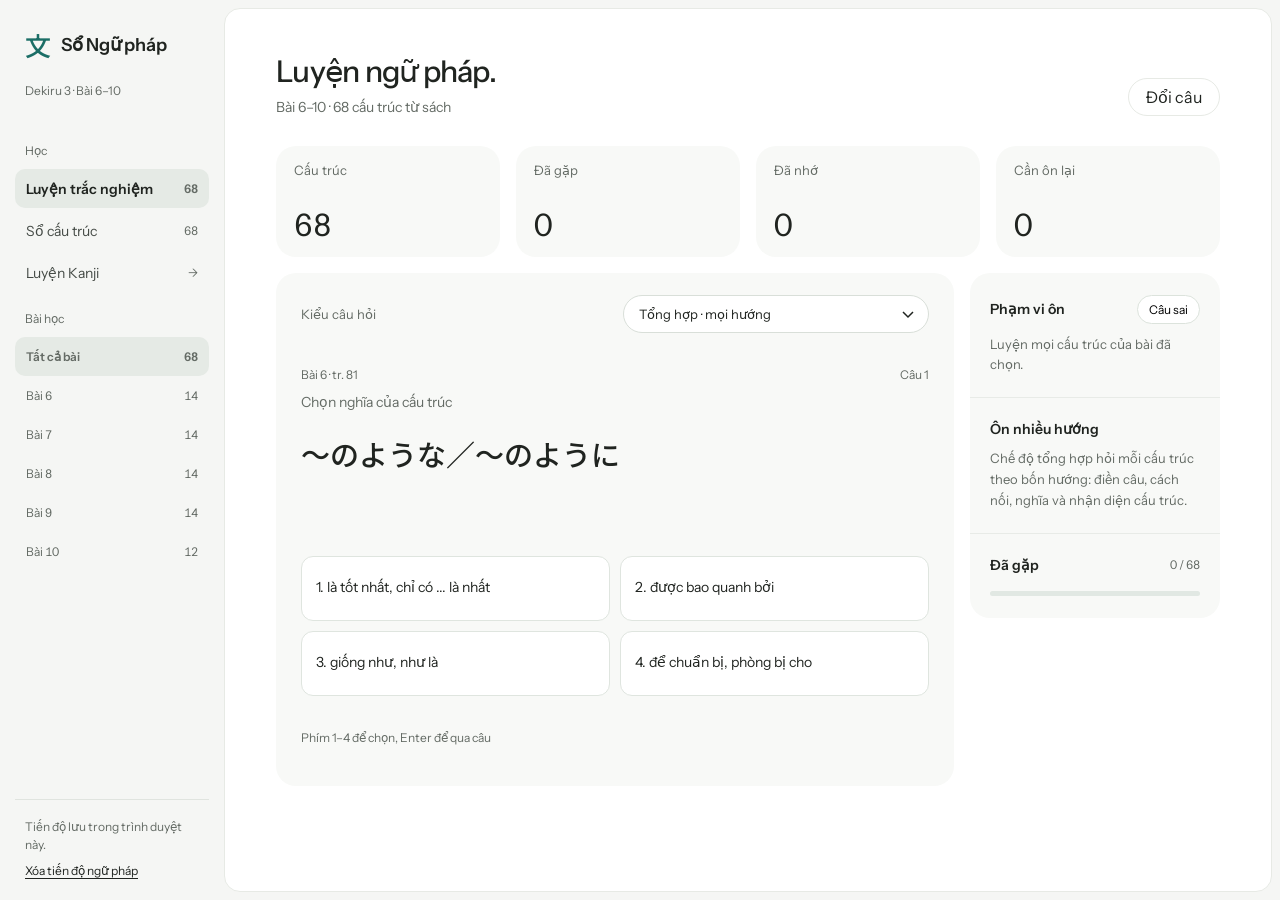
==== bunpo.html @ 02785d5e "Add grammar study and multiple-choice practice" ====
<!doctype html>
<html lang="vi">
<head>
  <meta charset="utf-8">
  <meta name="viewport" content="width=device-width, initial-scale=1">
  <meta name="theme-color" content="#f5f6f4">
  <title>Sổ Ngữ pháp · Luyện bài 6–10</title>
  <link rel="preconnect" href="https://fonts.googleapis.com">
  <link rel="preconnect" href="https://fonts.gstatic.com" crossorigin>
  <link href="https://fonts.googleapis.com/css2?family=Instrument+Sans:wght@400;500;600&family=Noto+Sans+JP:wght@400;500;600&display=swap" rel="stylesheet">
  <link rel="stylesheet" href="style.css">
  <link rel="stylesheet" href="grammar.css">
</head>
<body>
  <div class="shell">
    <aside class="sidebar" id="sidebar" aria-label="Điều hướng">
      <div class="brand"><span class="brand-mark" aria-hidden="true">文</span><span>Sổ Ngữ pháp</span></div>
      <p class="sidebar-caption">Dekiru 3 · Bài 6–10</p>
      <div class="nav-group">
        <p class="nav-label">Học</p>
        <button class="nav-item active" id="navPractice" type="button">Luyện trắc nghiệm <span id="navPracticeCount"></span></button>
        <button class="nav-item" id="navLibrary" type="button">Sổ cấu trúc <span id="navLibraryCount"></span></button>
        <a class="nav-item" href="index.html">Luyện Kanji <span>→</span></a>
      </div>
      <div class="nav-group"><p class="nav-label">Bài học</p><div id="lessonNav" class="lesson-nav"></div></div>
      <div class="sidebar-bottom"><p>Tiến độ lưu trong trình duyệt này.</p><button type="button" id="resetProgress" class="text-button">Xóa tiến độ ngữ pháp</button></div>
    </aside>

    <div class="content-wrap">
      <header class="mobile-bar"><button id="menuButton" type="button" aria-label="Mở menu" aria-expanded="false"><span class="menu-lines" aria-hidden="true"></span></button><span>Sổ Ngữ pháp</span><button id="mobileLibrary" type="button">Cấu trúc</button></header>
      <main class="sheet">
        <div class="workspace" id="practiceView">
          <header class="page-heading"><div><h1>Luyện ngữ pháp.</h1><p id="scopeText">Bài 6–10 · chọn đáp án để nhớ cách dùng.</p></div><button class="quiet-button" id="shuffleButton" type="button">Đổi câu</button></header>
          <section class="stats" aria-label="Tiến độ học">
            <div><span>Cấu trúc</span><strong id="totalStat">0</strong></div>
            <div><span>Đã gặp</span><strong id="seenStat">0</strong></div>
            <div><span>Đã nhớ</span><strong id="correctStat">0</strong></div>
            <div><span>Cần ôn lại</span><strong id="wrongStat">0</strong></div>
          </section>
          <div class="work-grid">
            <section class="quiz-panel grammar-quiz" aria-label="Câu hỏi ngữ pháp">
              <div class="quiz-toolbar"><label for="modeSelect">Kiểu câu hỏi</label><select id="modeSelect">
                <option value="mixed">Tổng hợp · mọi hướng</option>
                <option value="sentence">Điền cấu trúc vào câu</option>
                <option value="connection">Chọn cách nối · な / の / だ / dạng động từ</option>
                <option value="pattern-meaning">Cấu trúc → Nghĩa</option>
                <option value="meaning-pattern">Nghĩa → Cấu trúc</option>
              </select></div>
              <div class="question-meta"><span id="questionLesson">Bài 6</span><span id="questionNumber"></span></div>
              <p class="prompt" id="questionPrompt"></p>
              <p id="questionText" class="grammar-question" lang="ja"></p>
              <div id="answerArea"></div>
              <div class="feedback" id="feedback" role="status" aria-live="polite" hidden></div>
              <div class="quiz-footer"><button class="primary-button" id="nextButton" type="button" hidden>Câu tiếp theo <span aria-hidden="true">→</span></button><span>Phím 1–4 để chọn, Enter để qua câu</span></div>
            </section>
            <aside class="study-rail" aria-label="Gợi ý ôn tập">
              <div class="rail-block"><div class="rail-title"><h2>Phạm vi ôn</h2><button id="reviewToggle" type="button" aria-pressed="false">Câu sai</button></div><p id="reviewDescription">Luyện mọi cấu trúc của bài đã chọn.</p></div>
              <div class="rail-block"><div class="rail-title"><h2>Ôn nhiều hướng</h2></div><p>Chế độ tổng hợp hỏi mỗi cấu trúc theo bốn hướng: điền câu, cách nối, nghĩa và nhận diện cấu trúc.</p></div>
              <div class="rail-block rail-progress"><div class="rail-title"><h2>Đã gặp</h2><span id="coverageText">0 / 0</span></div><div class="progress-track"><div id="progressFill"></div></div></div>
            </aside>
          </div>
        </div>

        <div class="workspace grammar-library" id="libraryView" hidden>
          <header class="page-heading"><div><h1>Sổ cấu trúc.</h1><p>Tra nghĩa, cách nối và câu ví dụ theo từng bài.</p></div></header>
          <div class="library-tools"><label class="sr-only" for="searchInput">Tìm cấu trúc</label><input id="searchInput" type="search" placeholder="Tìm cấu trúc, nghĩa hoặc cách nối…" autocomplete="off"><span id="resultCount"></span></div>
          <div id="grammarList" class="grammar-list"></div>
        </div>
      </main>
    </div>
  </div>
  <script src="grammar-data.js"></script>
  <script src="grammar.js"></script>
</body>
</html>
---- style.css ----
:root{--ground:#f5f6f4;--surface:#f8f9f7;--ink:#202420;--muted:#646b65;--border:#e7eae5;--accent:#1b6e66;--good:#206a3b;--bad:#b42318;--radius:20px;font-family:"Instrument Sans",Arial,sans-serif;color:var(--ink)}
*{box-sizing:border-box}html,body{margin:0;min-height:100%}body{background:var(--ground)}button,input,select{font:inherit}button{cursor:pointer}button:focus-visible,input:focus-visible,select:focus-visible{outline:3px solid #7fbab3;outline-offset:2px}[hidden]{display:none!important}
.shell{display:grid;grid-template-columns:224px minmax(0,1fr);min-height:100vh}.sidebar{padding:26px 15px 20px;display:flex;flex-direction:column;gap:19px}.brand{display:flex;align-items:center;gap:10px;font-weight:600;font-size:18px;padding:0 10px}.brand-mark{font-family:"Noto Sans JP",sans-serif;font-size:26px;font-weight:500;color:var(--accent)}.sidebar-caption{font-size:12px;color:var(--muted);line-height:1.5;margin:0 10px 24px}.nav-group{display:grid;gap:3px}.nav-label{font-size:12px;color:var(--muted);margin:0 10px 8px}.nav-item,.lesson-item{border:0;background:transparent;color:#454b46;text-align:left;width:100%;min-height:39px;padding:8px 11px;border-radius:10px;display:flex;justify-content:space-between;align-items:center;text-decoration:none;font-size:14px}.nav-item:hover,.lesson-item:hover{background:#e9ece7}.nav-item.active,.lesson-item.active{background:#e5eae5;color:var(--ink);font-weight:600}.nav-item span,.lesson-item span{font-size:12px;color:var(--muted);font-variant-numeric:tabular-nums}.sidebar-bottom{margin-top:auto;padding:18px 10px 0;border-top:1px solid #e0e4df;color:var(--muted);font-size:12px;line-height:1.5}.sidebar-bottom p{margin:0 0 8px}.text-button{border:0;background:none;color:var(--ink);padding:0;text-decoration:underline;text-underline-offset:3px;font-size:12px}
.content-wrap{padding:8px 8px 8px 0;min-width:0}.sheet{background:#fff;border:1px solid var(--border);border-radius:16px;min-height:calc(100vh - 16px);padding:46px clamp(22px,4vw,64px)}.workspace{max-width:1100px;margin:auto}.page-heading{display:flex;justify-content:space-between;align-items:end;gap:20px;margin-bottom:30px}.page-heading h1{font-family:"Instrument Sans",Arial,sans-serif;font-size:30px;line-height:1.12;font-weight:500;letter-spacing:-.025em;margin:0 0 9px}.page-heading p{color:var(--muted);margin:0;font-size:14px}.quiet-button{border:1px solid var(--border);border-radius:999px;background:white;min-height:38px;padding:0 17px;color:var(--ink);white-space:nowrap}.quiet-button:hover{background:var(--surface)}
.stats{display:grid;grid-template-columns:repeat(4,1fr);gap:16px;margin-bottom:16px}.stats>div{min-height:111px;background:var(--surface);border-radius:var(--radius);padding:16px 18px;display:flex;flex-direction:column;justify-content:space-between}.stats span{font-size:13px;color:var(--muted)}.stats strong{font-size:31px;font-weight:400;font-variant-numeric:tabular-nums;line-height:1}.work-grid{display:grid;grid-template-columns:minmax(0,3fr) minmax(250px,1fr);gap:16px;align-items:start}.quiz-panel,.study-rail{background:var(--surface);border-radius:var(--radius)}.quiz-panel{padding:22px 25px 24px;min-height:485px}.quiz-toolbar{display:flex;justify-content:space-between;align-items:center;gap:16px}.quiz-toolbar label{font-size:13px;color:var(--muted)}select{appearance:none;border:1px solid #d9dfd9;background:#fff url("data:image/svg+xml,%3Csvg xmlns='http://www.w3.org/2000/svg' width='16' height='16' viewBox='0 0 16 16'%3E%3Cpath fill='none' stroke='%23202420' stroke-width='1.5' d='m3 6 5 5 5-5'/%3E%3C/svg%3E") no-repeat right 12px center;border-radius:999px;height:38px;padding:0 36px 0 15px;color:var(--ink);max-width:100%;font-size:13px}.question-meta{display:flex;justify-content:space-between;margin-top:34px;color:var(--muted);font-size:12px}.prompt{margin:11px 0 0;font-size:14px;color:var(--muted)}.question-word{font-family:"Noto Sans JP",sans-serif;font-size:clamp(46px,6vw,76px);line-height:1.35;font-weight:500;min-height:125px;display:flex;align-items:center;overflow-wrap:anywhere}.question-word.meaning{font-family:"Instrument Sans",Arial,sans-serif;font-size:clamp(27px,3.5vw,42px);font-weight:500;line-height:1.2}.answer-grid{display:grid;grid-template-columns:1fr 1fr;gap:10px}.answer-option{border:1px solid #dfe5df;background:#fff;border-radius:12px;min-height:57px;text-align:left;padding:10px 14px;color:var(--ink);font-size:18px;font-family:"Noto Sans JP","Instrument Sans",sans-serif;overflow-wrap:anywhere}.answer-option.meaning-option{font-family:"Instrument Sans",Arial,sans-serif;font-size:15px}.answer-option:hover:not(:disabled){border-color:#7eb1aa;background:#f3f8f6}.answer-option:disabled{cursor:default}.answer-option.correct{border-color:var(--good);background:#eaf5ed;color:#155d30}.answer-option.incorrect{border-color:var(--bad);background:#fcecea;color:#9b1c13}.typing-form{display:flex;gap:10px}.typing-form input{border:1px solid #ccd6ce;border-radius:12px;min-width:0;flex:1;height:53px;padding:0 15px;font-family:"Noto Sans JP",sans-serif;font-size:19px;background:#fff}.typing-form button,.primary-button{border:0;border-radius:999px;min-height:44px;background:var(--ink);color:#fff;padding:0 22px;font-weight:600;white-space:nowrap}.typing-form button:hover,.primary-button:hover{background:#3e4540}.typing-form button:disabled{opacity:.55;cursor:default}.feedback{margin-top:16px;padding:15px 16px;background:#fff;border-radius:12px;border-left:3px solid var(--accent);font-size:14px;line-height:1.6}.feedback.good{border-color:var(--good)}.feedback.bad{border-color:var(--bad)}.feedback strong{display:block;font-weight:600}.feedback [lang=ja]{font-family:"Noto Sans JP",sans-serif}.quiz-footer{display:flex;align-items:center;justify-content:space-between;min-height:48px;margin-top:17px}.quiz-footer span{font-size:12px;color:var(--muted)}.quiz-footer .primary-button span{font-size:17px;color:inherit;margin-left:5px}.study-rail{overflow:hidden}.rail-block{padding:22px 20px;border-bottom:1px solid #e8ebe7}.rail-block:last-child{border-bottom:0}.rail-title{display:flex;align-items:center;justify-content:space-between;gap:8px}.rail-title h2{font-size:14px;font-weight:600;margin:0}.rail-title button{border:1px solid #dce3dc;background:#fff;border-radius:999px;padding:6px 11px;font-size:12px;white-space:nowrap}.rail-title button[aria-pressed=true]{background:var(--ink);color:white;border-color:var(--ink)}.rail-title span{font-size:12px;font-variant-numeric:tabular-nums;color:var(--muted)}.rail-block p{font-size:13px;line-height:1.6;color:var(--muted);margin:10px 0 0}.progress-track{height:5px;background:#e1e8e3;border-radius:9px;margin-top:17px;overflow:hidden}.progress-track div{height:100%;background:var(--accent);width:0;transition:width .2s}
.library-tools{display:flex;align-items:center;gap:16px;margin:26px 0 13px}.library-tools input{height:45px;border:1px solid #dce2dc;border-radius:10px;padding:0 14px;min-width:0;width:min(540px,100%)}.library-tools span{white-space:nowrap;color:var(--muted);font-size:13px}.word-list{border-top:1px solid var(--border)}.word-row{display:grid;grid-template-columns:minmax(130px,1.3fr) minmax(120px,1fr) minmax(180px,1.4fr) 72px;gap:16px;align-items:center;padding:14px 8px;border-bottom:1px solid var(--border);font-size:14px}.word-row .jp{font-family:"Noto Sans JP",sans-serif;font-size:19px}.word-row .hira{font-family:"Noto Sans JP",sans-serif}.word-row .lesson-tag{font-size:12px;color:var(--muted);text-align:right}.empty-state{padding:30px 8px;color:var(--muted);font-size:14px}.mobile-bar{display:none}.menu-lines{display:block;width:19px;height:14px;border-top:2px solid currentColor;border-bottom:2px solid currentColor;position:relative}.menu-lines:after{content:"";position:absolute;left:0;right:0;top:5px;border-top:2px solid currentColor}.sr-only{position:absolute;width:1px;height:1px;padding:0;margin:-1px;overflow:hidden;clip:rect(0,0,0,0);white-space:nowrap;border:0}
@media(max-width:1050px){.work-grid{grid-template-columns:minmax(0,1fr)}.study-rail{display:grid;grid-template-columns:repeat(3,1fr)}.rail-block{border-bottom:0;border-right:1px solid var(--border)}.rail-block:last-child{border-right:0}.sheet{padding:32px 24px}.question-word{min-height:100px}}
@media(max-width:700px){.shell{display:block}.sidebar{position:fixed;z-index:20;inset:48px auto 0 0;width:min(300px,85vw);background:var(--ground);border-right:1px solid var(--border);transform:translateX(-110%);transition:transform .2s;overflow-y:auto}.sidebar.open{transform:translateX(0)}.content-wrap{padding:0}.mobile-bar{height:48px;display:flex;align-items:center;justify-content:space-between;background:var(--ground);padding:0 16px;font-weight:600}.mobile-bar button{border:0;background:none;min-width:44px;min-height:44px;color:var(--ink)}.sheet{border:0;border-radius:0;min-height:calc(100vh - 48px);padding:26px 16px 55px}.page-heading{margin-bottom:22px;align-items:start}.page-heading h1{font-size:24px}.page-heading p{max-width:250px;line-height:1.45}.quiet-button{font-size:12px;padding:0 12px}.stats{grid-template-columns:repeat(2,1fr);gap:10px;margin-bottom:10px}.stats>div{min-height:81px;border-radius:14px;padding:12px}.stats strong{font-size:25px}.work-grid{gap:10px}.quiz-panel{padding:18px 16px;min-height:0;border-radius:14px}.quiz-toolbar{align-items:start;flex-direction:column;gap:7px}.quiz-toolbar select{width:100%}.question-meta{margin-top:21px}.question-word{font-size:clamp(42px,12vw,68px);min-height:92px}.answer-grid{gap:8px}.answer-option{min-height:58px;padding:9px 10px;font-size:16px}.answer-option.meaning-option{font-size:13px}.study-rail{display:block;border-radius:14px}.rail-block{border-right:0;border-bottom:1px solid var(--border);padding:17px}.quiz-footer{margin-top:12px}.quiz-footer>span{display:none}.word-row{grid-template-columns:1fr auto;gap:3px 10px;padding:12px 2px}.word-row .hira{grid-column:1}.word-row .meaning{grid-column:1}.word-row .lesson-tag{grid-column:2;grid-row:1 / span 3}.library-tools{margin-top:20px}.library-tools span{font-size:12px}.typing-form{flex-direction:column}.typing-form button{height:44px}}
---- grammar.css ----
.grammar-quiz{min-height:510px}.grammar-question{font-family:"Noto Sans JP",sans-serif;font-size:clamp(23px,2.4vw,29px);font-weight:500;line-height:1.55;min-height:145px;padding-top:20px;margin:0;overflow-wrap:anywhere}.grammar-question.meaning-question{font-family:"Instrument Sans",Arial,sans-serif;font-size:clamp(22px,2.4vw,29px);line-height:1.4}.grammar-question .blank{color:var(--accent);border-bottom:2px solid var(--accent);padding:0 3px;white-space:nowrap}.grammar-quiz .answer-option{font-size:16px;line-height:1.4;min-height:65px}.grammar-quiz .answer-option.meaning-option{font-family:"Instrument Sans",Arial,sans-serif;font-size:14px}.grammar-quiz .feedback{font-size:13px}.grammar-quiz .feedback .explain{display:block;margin-top:4px;color:var(--muted)}.grammar-quiz .feedback .source{display:block;margin-top:7px;color:var(--muted);font-size:12px}.grammar-quiz .quiz-footer{margin-top:18px}.grammar-list{border-top:1px solid var(--border)}.grammar-entry{border-bottom:1px solid var(--border)}.grammar-entry summary{list-style:none;cursor:pointer;display:grid;grid-template-columns:minmax(210px,1fr) minmax(210px,1.2fr) 80px;gap:20px;align-items:center;padding:17px 10px}.grammar-entry summary::-webkit-details-marker{display:none}.grammar-entry summary:hover{background:var(--surface)}.grammar-entry .pattern{font-family:"Noto Sans JP",sans-serif;font-size:18px;font-weight:500}.grammar-entry .meaning{font-size:14px}.grammar-entry .page{font-size:12px;color:var(--muted);text-align:right}.grammar-entry-body{padding:0 10px 20px;display:grid;grid-template-columns:1fr 1.5fr;gap:20px;font-size:14px;line-height:1.6}.grammar-entry-body .entry-label{font-size:12px;color:var(--muted);margin:0 0 5px}.grammar-entry-body .entry-value{margin:0}.grammar-entry-body .example{font-family:"Noto Sans JP",sans-serif}.grammar-empty{color:var(--muted);padding:25px 10px;font-size:14px}
@media(max-width:1050px){.grammar-quiz{min-height:0}.grammar-question{min-height:115px}}
.grammar-entry-body a{color:var(--accent);text-underline-offset:3px}
@media(max-width:700px){.grammar-question{font-size:21px;min-height:125px}.grammar-question.meaning-question{font-size:22px}.grammar-quiz .answer-option{font-size:14px;min-height:64px}.grammar-quiz .answer-option.meaning-option{font-size:12px}.grammar-entry summary{grid-template-columns:1fr auto;gap:3px 10px;padding:15px 3px}.grammar-entry .pattern{font-size:17px}.grammar-entry .meaning{grid-column:1;grid-row:2;font-size:13px}.grammar-entry .page{grid-column:2;grid-row:1 / span 2}.grammar-entry-body{grid-template-columns:1fr;gap:12px;padding:0 3px 16px}}
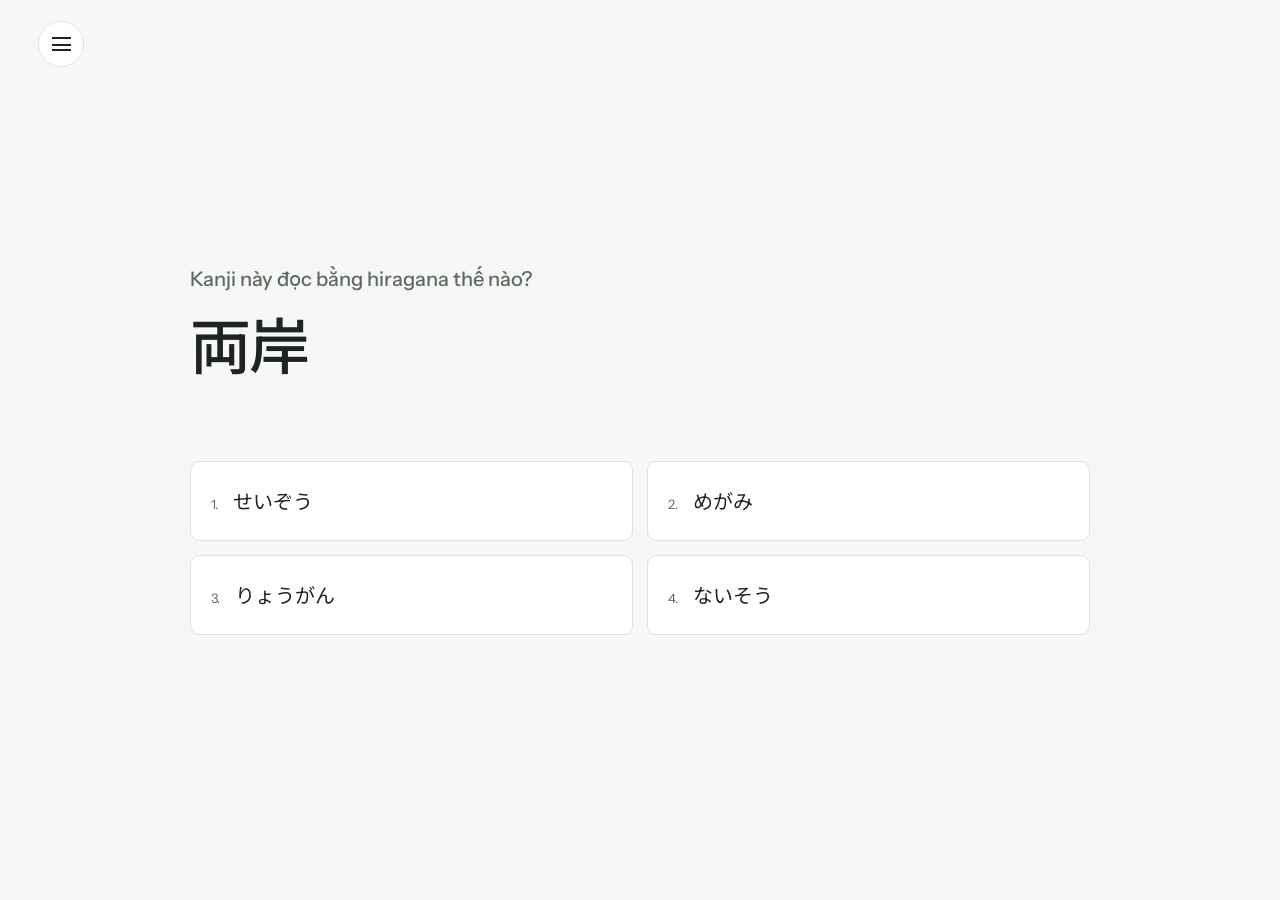
==== commit 8a8555f5: "Combine Kanji and grammar into randomized quiz" ====
--- a/bunpo.html
+++ b/bunpo.html
@@ -3,73 +3,10 @@
 <head>
   <meta charset="utf-8">
   <meta name="viewport" content="width=device-width, initial-scale=1">
-  <meta name="theme-color" content="#f5f6f4">
-  <title>Sổ Ngữ pháp · Luyện bài 6–10</title>
-  <link rel="preconnect" href="https://fonts.googleapis.com">
-  <link rel="preconnect" href="https://fonts.gstatic.com" crossorigin>
-  <link href="https://fonts.googleapis.com/css2?family=Instrument+Sans:wght@400;500;600&family=Noto+Sans+JP:wght@400;500;600&display=swap" rel="stylesheet">
-  <link rel="stylesheet" href="style.css">
-  <link rel="stylesheet" href="grammar.css">
+  <meta http-equiv="refresh" content="0; url=index.html">
+  <title>Luyện đề tổng hợp</title>
 </head>
 <body>
-  <div class="shell">
-    <aside class="sidebar" id="sidebar" aria-label="Điều hướng">
-      <div class="brand"><span class="brand-mark" aria-hidden="true">文</span><span>Sổ Ngữ pháp</span></div>
-      <p class="sidebar-caption">Dekiru 3 · Bài 6–10</p>
-      <div class="nav-group">
-        <p class="nav-label">Học</p>
-        <button class="nav-item active" id="navPractice" type="button">Luyện trắc nghiệm <span id="navPracticeCount"></span></button>
-        <button class="nav-item" id="navLibrary" type="button">Sổ cấu trúc <span id="navLibraryCount"></span></button>
-        <a class="nav-item" href="index.html">Luyện Kanji <span>→</span></a>
-      </div>
-      <div class="nav-group"><p class="nav-label">Bài học</p><div id="lessonNav" class="lesson-nav"></div></div>
-      <div class="sidebar-bottom"><p>Tiến độ lưu trong trình duyệt này.</p><button type="button" id="resetProgress" class="text-button">Xóa tiến độ ngữ pháp</button></div>
-    </aside>
-
-    <div class="content-wrap">
-      <header class="mobile-bar"><button id="menuButton" type="button" aria-label="Mở menu" aria-expanded="false"><span class="menu-lines" aria-hidden="true"></span></button><span>Sổ Ngữ pháp</span><button id="mobileLibrary" type="button">Cấu trúc</button></header>
-      <main class="sheet">
-        <div class="workspace" id="practiceView">
-          <header class="page-heading"><div><h1>Luyện ngữ pháp.</h1><p id="scopeText">Bài 6–10 · chọn đáp án để nhớ cách dùng.</p></div><button class="quiet-button" id="shuffleButton" type="button">Đổi câu</button></header>
-          <section class="stats" aria-label="Tiến độ học">
-            <div><span>Cấu trúc</span><strong id="totalStat">0</strong></div>
-            <div><span>Đã gặp</span><strong id="seenStat">0</strong></div>
-            <div><span>Đã nhớ</span><strong id="correctStat">0</strong></div>
-            <div><span>Cần ôn lại</span><strong id="wrongStat">0</strong></div>
-          </section>
-          <div class="work-grid">
-            <section class="quiz-panel grammar-quiz" aria-label="Câu hỏi ngữ pháp">
-              <div class="quiz-toolbar"><label for="modeSelect">Kiểu câu hỏi</label><select id="modeSelect">
-                <option value="mixed">Tổng hợp · mọi hướng</option>
-                <option value="sentence">Điền cấu trúc vào câu</option>
-                <option value="connection">Chọn cách nối · な / の / だ / dạng động từ</option>
-                <option value="pattern-meaning">Cấu trúc → Nghĩa</option>
-                <option value="meaning-pattern">Nghĩa → Cấu trúc</option>
-              </select></div>
-              <div class="question-meta"><span id="questionLesson">Bài 6</span><span id="questionNumber"></span></div>
-              <p class="prompt" id="questionPrompt"></p>
-              <p id="questionText" class="grammar-question" lang="ja"></p>
-              <div id="answerArea"></div>
-              <div class="feedback" id="feedback" role="status" aria-live="polite" hidden></div>
-              <div class="quiz-footer"><button class="primary-button" id="nextButton" type="button" hidden>Câu tiếp theo <span aria-hidden="true">→</span></button><span>Phím 1–4 để chọn, Enter để qua câu</span></div>
-            </section>
-            <aside class="study-rail" aria-label="Gợi ý ôn tập">
-              <div class="rail-block"><div class="rail-title"><h2>Phạm vi ôn</h2><button id="reviewToggle" type="button" aria-pressed="false">Câu sai</button></div><p id="reviewDescription">Luyện mọi cấu trúc của bài đã chọn.</p></div>
-              <div class="rail-block"><div class="rail-title"><h2>Ôn nhiều hướng</h2></div><p>Chế độ tổng hợp hỏi mỗi cấu trúc theo bốn hướng: điền câu, cách nối, nghĩa và nhận diện cấu trúc.</p></div>
-              <div class="rail-block rail-progress"><div class="rail-title"><h2>Đã gặp</h2><span id="coverageText">0 / 0</span></div><div class="progress-track"><div id="progressFill"></div></div></div>
-            </aside>
-          </div>
-        </div>
-
-        <div class="workspace grammar-library" id="libraryView" hidden>
-          <header class="page-heading"><div><h1>Sổ cấu trúc.</h1><p>Tra nghĩa, cách nối và câu ví dụ theo từng bài.</p></div></header>
-          <div class="library-tools"><label class="sr-only" for="searchInput">Tìm cấu trúc</label><input id="searchInput" type="search" placeholder="Tìm cấu trúc, nghĩa hoặc cách nối…" autocomplete="off"><span id="resultCount"></span></div>
-          <div id="grammarList" class="grammar-list"></div>
-        </div>
-      </main>
-    </div>
-  </div>
-  <script src="grammar-data.js"></script>
-  <script src="grammar.js"></script>
+  <a href="index.html">Mở đề tổng hợp</a>
 </body>
 </html>
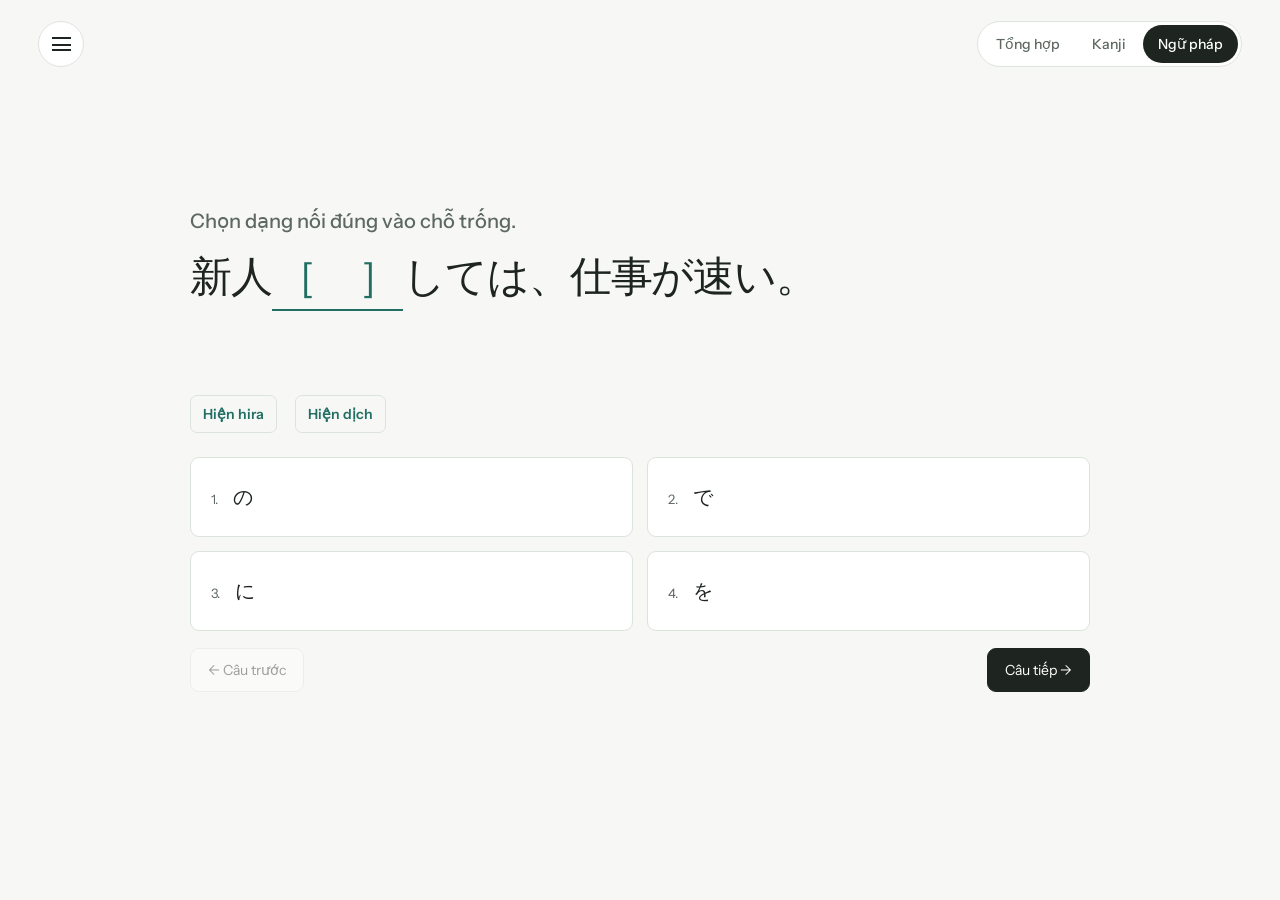
==== commit ce557f55: "Add Kanji-only and grammar-only modes, stop hints leaking answers - Mode switch (Tổng hợp / Kanji / " ====
--- a/bunpo.html
+++ b/bunpo.html
@@ -3,10 +3,10 @@
 <head>
   <meta charset="utf-8">
   <meta name="viewport" content="width=device-width, initial-scale=1">
-  <meta http-equiv="refresh" content="0; url=index.html">
-  <title>Luyện đề tổng hợp</title>
+  <meta http-equiv="refresh" content="0; url=index.html?mode=grammar">
+  <title>Luyện ngữ pháp</title>
 </head>
 <body>
-  <a href="index.html">Mở đề tổng hợp</a>
+  <a href="index.html?mode=grammar">Mở đề ngữ pháp</a>
 </body>
 </html>
